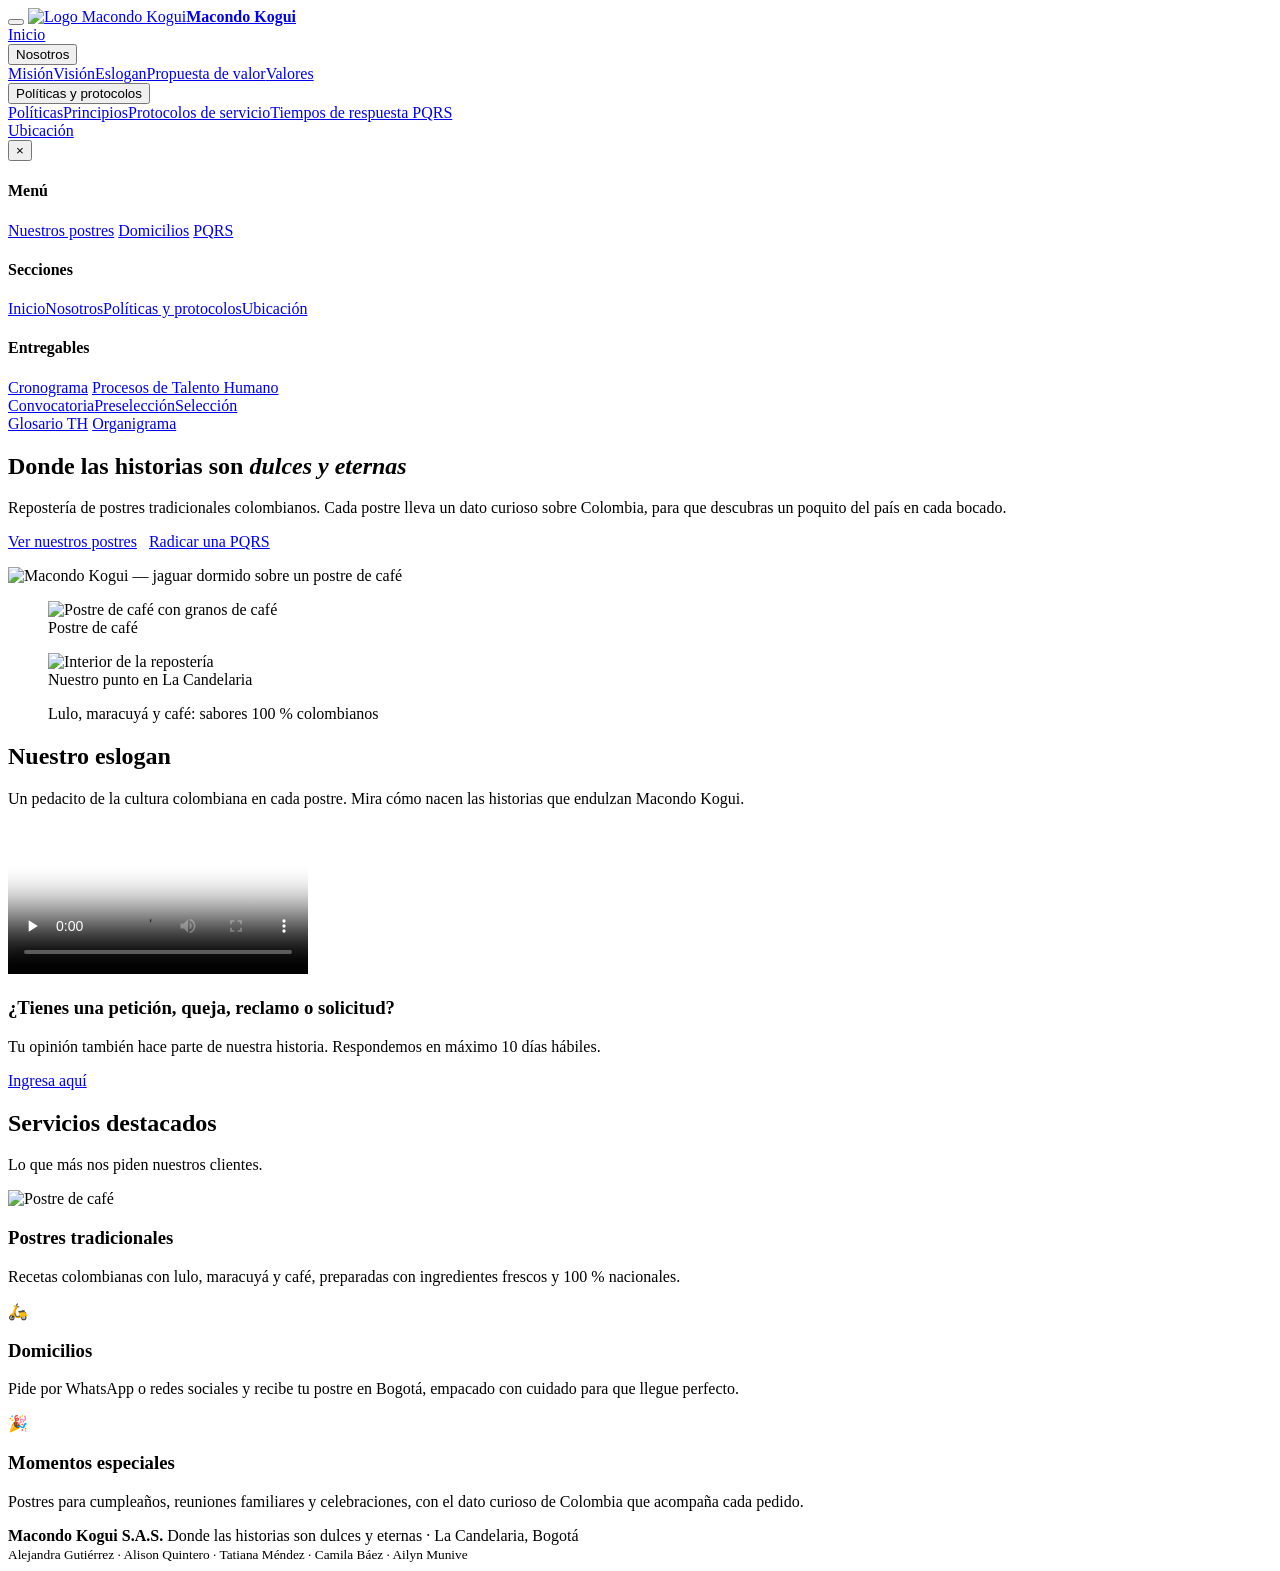
==== index.html @ 48aa454b "Add files via upload creación" ====
<!DOCTYPE html>
<html lang="es">
<head>
<meta charset="UTF-8">
<meta name="viewport" content="width=device-width, initial-scale=1">
<title>Inicio · Macondo Kogui</title>
<link rel="preconnect" href="https://fonts.googleapis.com">
<link href="https://fonts.googleapis.com/css2?family=Fraunces:opsz,wght,SOFT@9..144,400;9..144,600;9..144,700,100&family=Karla:wght@400;500;600&display=swap" rel="stylesheet">
<link rel="stylesheet" href="css/estilos.css">
</head>
<body>

<header>
  <div class="wrap bar">
    <button class="burger" id="openMenu" aria-label="Abrir menú" aria-controls="drawer" aria-expanded="false"><span></span><span></span><span></span></button>
    <a class="brand" href="#inicio"><img src="img/logo.png" alt="Logo Macondo Kogui"><b>Macondo Kogui</b></a>
    <nav class="main" aria-label="Principal">
      <div><a aria-current="page" href="#inicio">Inicio</a></div>
      <div>
        <button aria-haspopup="true" aria-expanded="false">Nosotros <i class="chev"></i></button>
        <div class="dd">
          <a href="nosotros.html#mision">Misión</a><a href="nosotros.html#vision">Visión</a><a href="nosotros.html#eslogan">Eslogan</a><a href="nosotros.html#propuesta">Propuesta de valor</a><a href="nosotros.html#valores">Valores</a>
        </div>
      </div>
      <div>
        <button aria-haspopup="true" aria-expanded="false">Políticas y protocolos <i class="chev"></i></button>
        <div class="dd">
          <a href="politicas.html">Políticas</a><a href="politicas.html#principios">Principios</a><a href="politicas.html#protocolos">Protocolos de servicio</a><a href="politicas.html#tiempos">Tiempos de respuesta PQRS</a>
        </div>
      </div>
      <div><a href="ubicacion.html">Ubicación</a></div>
    </nav>
  </div>
</header>

<div class="scrim" id="scrim"></div>
<aside class="drawer" id="drawer" aria-label="Menú lateral">
  <button class="close" id="closeMenu" aria-label="Cerrar menú">×</button>
  <h4>Menú</h4>
  <a href="#servicios">Nuestros postres</a>
  <a href="#domicilios">Domicilios</a>
  <a href="pqrs.html">PQRS</a>
  <div class="only-mobile">
    <h4>Secciones</h4>
    <a href="#inicio">Inicio</a><a href="nosotros.html">Nosotros</a><a href="politicas.html">Políticas y protocolos</a><a href="ubicacion.html">Ubicación</a>
  </div>
  <h4>Entregables</h4>
  <a href="entregables.html#cronograma">Cronograma</a>
  <a href="entregables.html#procesos-th">Procesos de Talento Humano</a>
  <div class="sub"><a href="entregables.html#th-convocatoria">Convocatoria</a><a href="entregables.html#th-preseleccion">Preselección</a><a href="entregables.html#th-seleccion">Selección</a></div>
  <a href="entregables.html#glosario">Glosario TH</a>
  <a href="entregables.html#organigrama">Organigrama</a>
</aside>

<main>
<section id="inicio">
  <div class="wrap">
    <div class="hero">
      <div>
        <h1>Donde las historias son <em>dulces y eternas</em></h1>
        <p class="lead">Repostería de postres tradicionales colombianos. Cada postre lleva un dato curioso sobre Colombia, para que descubras un poquito del país en cada bocado.</p>
        <p><a class="btn" href="#servicios">Ver nuestros postres</a> &nbsp; <a class="btn ghost" href="pqrs.html">Radicar una PQRS</a></p>
      </div>
      <img class="logo-big" src="img/logo.png" alt="Macondo Kogui — jaguar dormido sobre un postre de café">
    </div>

    <div class="gallery">
      <figure><img src="img/postre-cafe.jpg" alt="Postre de café con granos de café"><figcaption>Postre de café</figcaption></figure>
      <figure><img src="img/local.jpg" alt="Interior de la repostería"><figcaption>Nuestro punto en La Candelaria</figcaption></figure>
      <figure><div class="ph">Lulo, maracuyá y café: sabores 100 % colombianos</div></figure>
    </div>
  </div>
</section>
<section id="video" style="border-top:0;padding-top:0">
  <div class="wrap">
    <div class="video">
      <div>
        <h2>Nuestro eslogan</h2>
        <p>Un pedacito de la cultura colombiana en cada postre. Mira cómo nacen las historias que endulzan Macondo Kogui.</p>
      </div>
      <video controls poster="img/postre-cafe.jpg" preload="none">
        <source src="video-eslogan.mp4" type="video/mp4">
        Tu navegador no reproduce video HTML5.
      </video>
    </div>

    <div class="cta">
      <div>
        <h3>¿Tienes una petición, queja, reclamo o solicitud?</h3>
        <p class="lead">Tu opinión también hace parte de nuestra historia. Respondemos en máximo 10 días hábiles.</p>
      </div>
      <a class="btn" href="pqrs.html">Ingresa aquí</a>
    </div>
  </div>
</section>
<section id="servicios">
  <div class="wrap">
    <h2>Servicios destacados</h2>
    <p class="lead">Lo que más nos piden nuestros clientes.</p>
    <div class="three">
      <div class="card">
        <img src="img/postre-cafe.jpg" alt="Postre de café">
        <div class="body"><h3>Postres tradicionales</h3><p>Recetas colombianas con lulo, maracuyá y café, preparadas con ingredientes frescos y 100 % nacionales.</p></div>
      </div>
      <div class="card" id="domicilios">
        <div class="thumb" aria-hidden="true">🛵</div>
        <div class="body"><h3>Domicilios</h3><p>Pide por WhatsApp o redes sociales y recibe tu postre en Bogotá, empacado con cuidado para que llegue perfecto.</p></div>
      </div>
      <div class="card">
        <div class="thumb" aria-hidden="true">🎉</div>
        <div class="body"><h3>Momentos especiales</h3><p>Postres para cumpleaños, reuniones familiares y celebraciones, con el dato curioso de Colombia que acompaña cada pedido.</p></div>
      </div>
    </div>
  </div>
</section>
</main>

<footer>
  <div class="wrap">
    <b>Macondo Kogui S.A.S.</b>
    Donde las historias son dulces y eternas · La Candelaria, Bogotá<br>
    <small>Alejandra Gutiérrez · Alison Quintero · Tatiana Méndez · Camila Báez · Ailyn Munive</small>
  </div>
</footer>

<script src="js/main.js"></script>
</body>
</html>
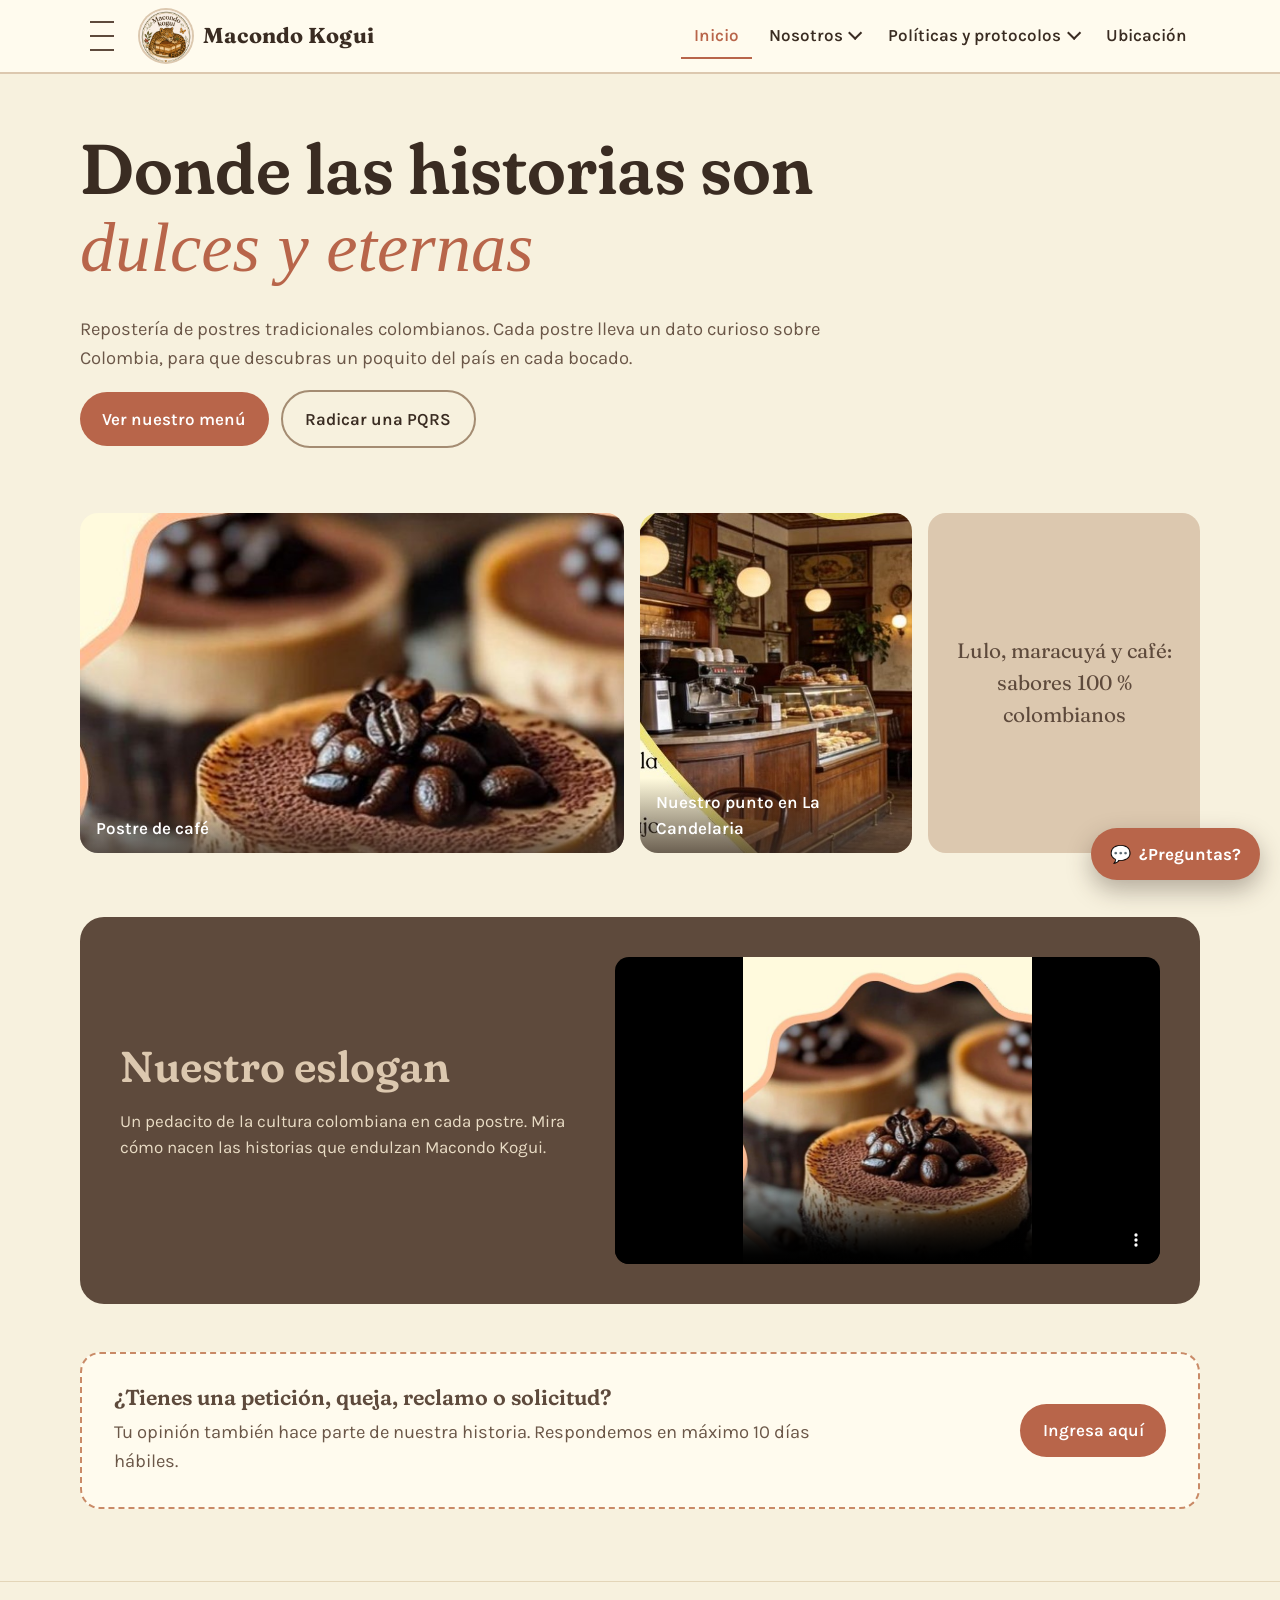
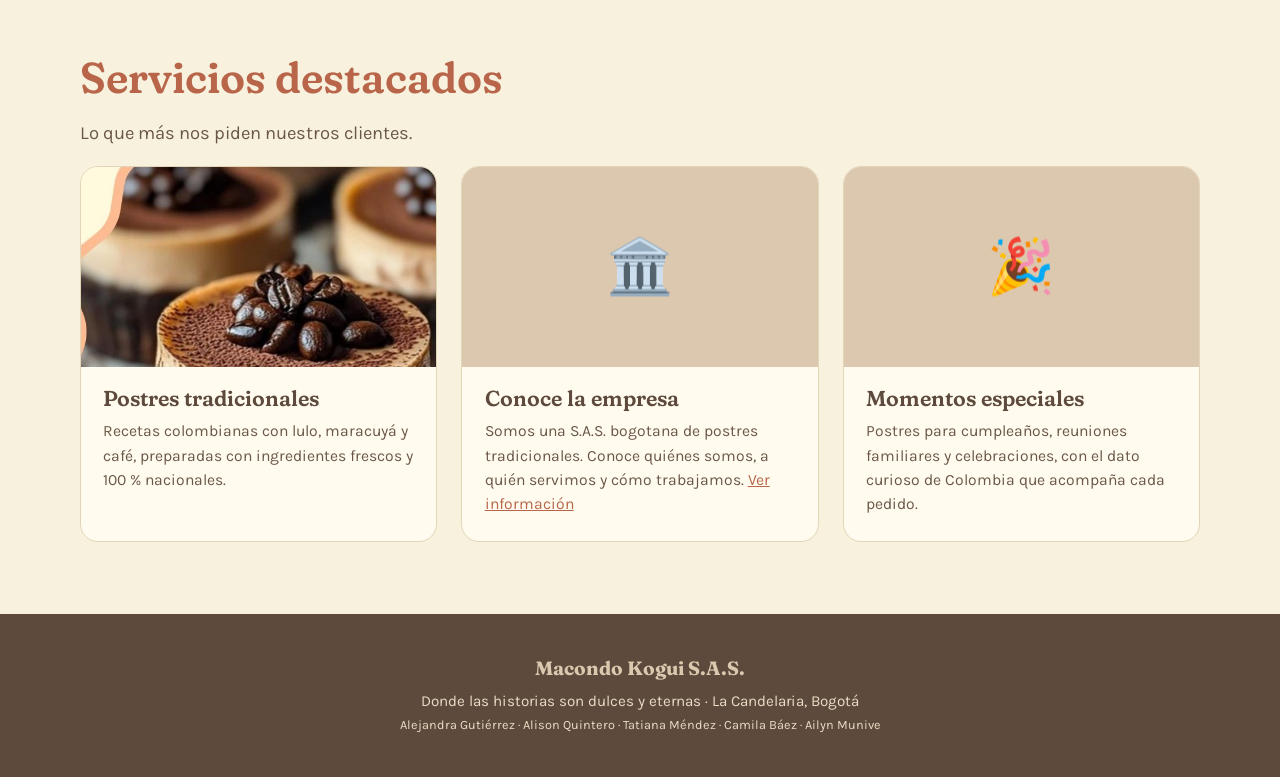
==== commit f95dc8a6: "Triángulo de servicio en Nosotros" ====
--- a/index.html
+++ b/index.html
@@ -6,6 +6,7 @@
 <title>Inicio · Macondo Kogui</title>
 <link rel="preconnect" href="https://fonts.googleapis.com">
 <link href="https://fonts.googleapis.com/css2?family=Fraunces:opsz,wght,SOFT@9..144,400;9..144,600;9..144,700,100&family=Karla:wght@400;500;600&display=swap" rel="stylesheet">
+<link rel="icon" type="image/png" href="img/favicon.png">
 <link rel="stylesheet" href="css/estilos.css">
 </head>
 <body>
@@ -19,7 +20,7 @@
       <div>
         <button aria-haspopup="true" aria-expanded="false">Nosotros <i class="chev"></i></button>
         <div class="dd">
-          <a href="nosotros.html#mision">Misión</a><a href="nosotros.html#vision">Visión</a><a href="nosotros.html#eslogan">Eslogan</a><a href="nosotros.html#propuesta">Propuesta de valor</a><a href="nosotros.html#valores">Valores</a>
+          <a href="nosotros.html#mision">Misión</a><a href="nosotros.html#vision">Visión</a><a href="nosotros.html#eslogan">Eslogan</a><a href="nosotros.html#propuesta">Propuesta de valor</a><a href="nosotros.html#valores">Valores</a><a href="nosotros.html#triangulo">Triángulo de servicio</a>
         </div>
       </div>
       <div>
@@ -37,8 +38,8 @@
 <aside class="drawer" id="drawer" aria-label="Menú lateral">
   <button class="close" id="closeMenu" aria-label="Cerrar menú">×</button>
   <h4>Menú</h4>
-  <a href="#servicios">Nuestros postres</a>
-  <a href="#domicilios">Domicilios</a>
+  <a href="menu.html">Nuestros postres</a>
+  <a href="empresa.html">Información de la empresa</a>
   <a href="pqrs.html">PQRS</a>
   <div class="only-mobile">
     <h4>Secciones</h4>
@@ -46,8 +47,9 @@
   </div>
   <h4>Entregables</h4>
   <a href="entregables.html#cronograma">Cronograma</a>
-  <a href="entregables.html#procesos-th">Procesos de Talento Humano</a>
-  <div class="sub"><a href="entregables.html#th-convocatoria">Convocatoria</a><a href="entregables.html#th-preseleccion">Preselección</a><a href="entregables.html#th-seleccion">Selección</a></div>
+  <a href="talento-humano.html">Apoyo a Talento Humano</a>
+  <a href="servicio-cliente.html">Servicio al cliente</a>
+  <a href="herramientas.html">Operar herramientas</a>
   <a href="entregables.html#glosario">Glosario TH</a>
   <a href="entregables.html#organigrama">Organigrama</a>
 </aside>
@@ -55,13 +57,12 @@
 <main>
 <section id="inicio">
   <div class="wrap">
-    <div class="hero">
+    <div class="hero hero-solo">
       <div>
         <h1>Donde las historias son <em>dulces y eternas</em></h1>
         <p class="lead">Repostería de postres tradicionales colombianos. Cada postre lleva un dato curioso sobre Colombia, para que descubras un poquito del país en cada bocado.</p>
-        <p><a class="btn" href="#servicios">Ver nuestros postres</a> &nbsp; <a class="btn ghost" href="pqrs.html">Radicar una PQRS</a></p>
+        <p><a class="btn" href="menu.html">Ver nuestro menú</a> &nbsp; <a class="btn ghost" href="pqrs.html">Radicar una PQRS</a></p>
       </div>
-      <img class="logo-big" src="img/logo.png" alt="Macondo Kogui — jaguar dormido sobre un postre de café">
     </div>
 
     <div class="gallery">
@@ -102,9 +103,9 @@
         <img src="img/postre-cafe.jpg" alt="Postre de café">
         <div class="body"><h3>Postres tradicionales</h3><p>Recetas colombianas con lulo, maracuyá y café, preparadas con ingredientes frescos y 100 % nacionales.</p></div>
       </div>
-      <div class="card" id="domicilios">
-        <div class="thumb" aria-hidden="true">🛵</div>
-        <div class="body"><h3>Domicilios</h3><p>Pide por WhatsApp o redes sociales y recibe tu postre en Bogotá, empacado con cuidado para que llegue perfecto.</p></div>
+      <div class="card">
+        <div class="thumb" aria-hidden="true">🏛️</div>
+        <div class="body"><h3>Conoce la empresa</h3><p>Somos una S.A.S. bogotana de postres tradicionales. Conoce quiénes somos, a quién servimos y cómo trabajamos. <a href="empresa.html">Ver información</a></p></div>
       </div>
       <div class="card">
         <div class="thumb" aria-hidden="true">🎉</div>
--- a/css/estilos.css
+++ b/css/estilos.css
@@ -0,0 +1,234 @@
+:root{
+    --sand:#DCC8AF; --clay:#C98A67; --terracota:#B8654A; --olive:#8C8F6E;
+    --taupe:#A48C72; --umber:#5E4A3C; --cream:#F7F1DE; --paper:#FFFBEE;
+    --ink:#3A2C22; --ink-soft:#6B5748; --line:#E3D5B8;
+    --bg:var(--cream); --surface:var(--paper);
+  }
+  @media (prefers-color-scheme: dark){
+    :root:not([data-theme="light"]){
+      --bg:#2A211B; --surface:#33291F; --ink:#F1E8D3; --ink-soft:#CDBBA2; --line:#4A3B2F; --cream:#2A211B; --paper:#33291F;
+    }
+  }
+  :root[data-theme="dark"]{
+    --bg:#2A211B; --surface:#33291F; --ink:#F1E8D3; --ink-soft:#CDBBA2; --line:#4A3B2F; --cream:#2A211B; --paper:#33291F;
+  }
+  *{box-sizing:border-box}
+  html{scroll-behavior:smooth}
+  body{margin:0;background:var(--bg);color:var(--ink);font-family:Karla,"Segoe UI",Arial,sans-serif;font-size:17px;line-height:1.55}
+  h1,h2,h3,.display{font-family:Fraunces,Georgia,"Times New Roman",serif;font-variation-settings:"SOFT" 100;line-height:1.1;margin:0 0 .4em}
+  h1{font-size:clamp(2.4rem,5.5vw,4.4rem);font-weight:600}
+  h2{font-size:clamp(1.9rem,3.4vw,2.7rem);font-weight:600;color:var(--terracota)}
+  h3{font-size:1.35rem;font-weight:600;color:var(--umber)}
+  p{margin:0 0 1em;max-width:68ch}
+  a{color:var(--terracota)}
+  img{max-width:100%;display:block}
+  .wrap{width:min(1120px,92vw);margin:0 auto}
+  section{padding:4.5rem 0} [id]{scroll-margin-top:96px}
+  section + section{border-top:1px solid var(--line)}
+  .lead{font-size:1.15rem;color:var(--ink-soft)}
+  .two{display:grid;grid-template-columns:1fr 1fr;gap:2.5rem 3rem;align-items:start}
+  .three{display:grid;grid-template-columns:repeat(3,1fr);gap:1.5rem}
+  @media (max-width:800px){.two,.three{grid-template-columns:1fr}}
+  :focus-visible{outline:3px solid var(--clay);outline-offset:3px;border-radius:4px}
+
+  /* ---------- header ---------- */
+  header{position:sticky;top:0;z-index:50;background:var(--surface);border-bottom:2px solid var(--sand)}
+  .bar{display:flex;align-items:center;gap:1rem;height:72px}
+  .burger{width:44px;height:44px;border:0;background:none;cursor:pointer;display:grid;place-items:center;border-radius:8px}
+  .burger span{display:block;width:24px;height:2px;background:var(--umber);margin:3px 0;transition:.25s}
+  .burger:hover{background:var(--sand)} .burger:hover span{background:#3A2C22}
+  .brand{display:flex;align-items:center;gap:.7rem;text-decoration:none;color:var(--ink)}
+  .brand img{width:52px;height:52px;object-fit:cover;border-radius:50%;box-shadow:0 0 0 2px var(--sand)}
+  .brand b{font-family:Fraunces,serif;font-weight:700;font-size:1.35rem;letter-spacing:.01em}
+  nav.main{margin-left:auto;display:flex;gap:.25rem}
+  nav.main>div{position:relative}
+  nav.main a,nav.main button{font:inherit;font-weight:600;color:var(--ink);text-decoration:none;padding:.55rem .8rem;border-radius:8px;border:0;background:none;cursor:pointer;display:inline-flex;align-items:center;gap:.35rem}
+  nav.main a:hover,nav.main button:hover,nav.main button[aria-expanded="true"]{background:var(--sand);color:#3A2C22}
+  nav.main .chev{width:10px;height:10px;border-right:2px solid currentColor;border-bottom:2px solid currentColor;transform:rotate(45deg) translateY(-3px)}
+  .dd{position:absolute;top:100%;left:0;min-width:220px;background:var(--surface);border:1px solid var(--line);border-radius:10px;padding:.4rem;display:none;box-shadow:0 12px 30px rgba(58,44,34,.15)}
+  nav.main .dd a{display:flex;width:100%;font-weight:500;padding:.55rem .8rem}
+  nav.main>div:hover .dd,nav.main>div:focus-within .dd,.dd.open{display:block}
+  @media (max-width:800px){nav.main{display:none}}
+
+  /* ---------- drawer ---------- */
+  .scrim{position:fixed;inset:0;background:rgba(40,28,20,.45);opacity:0;pointer-events:none;transition:.25s;z-index:60}
+  .drawer{position:fixed;top:0;left:0;bottom:0;width:min(320px,88vw);background:var(--surface);z-index:70;transform:translateX(-100%);transition:transform .28s ease;padding:1.25rem;overflow:auto;border-right:4px solid var(--clay)}
+  body.menu-open .scrim{opacity:1;pointer-events:auto}
+  body.menu-open .drawer{transform:none}
+  .drawer .close{float:right;border:0;background:none;font-size:1.6rem;cursor:pointer;color:var(--umber);line-height:1}
+  .drawer h4{font-family:Fraunces,serif;color:var(--terracota);margin:1.4rem 0 .4rem;font-size:1.05rem;padding-bottom:.3rem;border-bottom:1px solid var(--line)}
+  .drawer a{display:block;padding:.5rem .6rem;color:var(--ink);text-decoration:none;border-radius:6px;font-weight:500}
+  .drawer a:hover,.drawer a:focus-visible{background:var(--sand);color:#3A2C22}
+  .drawer .sub a{padding-left:1.4rem;font-weight:400;color:var(--ink-soft)}
+  .drawer .only-mobile{display:none}
+  @media (max-width:800px){.drawer .only-mobile{display:block}}
+
+  /* ---------- hero ---------- */
+  #inicio{padding:3.5rem 0 4rem;border-top:0}
+  .hero{display:grid;grid-template-columns:1.1fr .9fr;gap:3rem;align-items:center}
+  .hero h1 em{font-style:italic;font-weight:400;color:var(--terracota)}
+  .btn{display:inline-block;background:var(--terracota);color:#fff;text-decoration:none;font-weight:600;padding:.85rem 1.4rem;border-radius:999px;border:0;cursor:pointer;font:inherit;font-weight:600}
+  .btn:hover{background:var(--umber)}
+  .btn.ghost{background:none;color:var(--ink);border:2px solid var(--taupe)}
+  .btn.ghost:hover{background:var(--sand);color:#3A2C22}
+  @media (max-width:800px){.hero{grid-template-columns:1fr}}
+
+  .gallery{display:grid;grid-template-columns:2fr 1fr 1fr;gap:1rem;margin-top:3rem;height:340px}
+  .gallery figure{margin:0;border-radius:18px;overflow:hidden;position:relative;background:var(--sand)}
+  .gallery img{width:100%;height:100%;object-fit:cover}
+  .gallery figcaption{position:absolute;left:0;right:0;bottom:0;padding:.7rem 1rem;background:linear-gradient(transparent,rgba(58,44,34,.75));color:#fff;font-weight:600}
+  .gallery .ph{display:grid;place-items:center;height:100%;color:var(--umber);text-align:center;padding:1rem;font-family:Fraunces,serif;font-size:1.3rem}
+  @media (max-width:800px){.gallery{grid-template-columns:1fr 1fr;height:auto}.gallery figure{height:200px}.gallery figure:first-child{grid-column:1/-1;height:260px}}
+
+  /* ---------- video ---------- */
+  .video{background:var(--umber);color:#fff;border-radius:24px;padding:2.5rem;display:grid;grid-template-columns:1fr 1.2fr;gap:2.5rem;align-items:center}
+  .video h2{color:var(--sand)}
+  .video p{color:#E9DCC5}
+  .video video{width:100%;border-radius:14px;background:#000;aspect-ratio:16/9}
+  @media (max-width:800px){.video{grid-template-columns:1fr;padding:1.5rem}}
+
+  /* ---------- PQRS CTA ---------- */
+  .cta{margin-top:3rem;border:2px dashed var(--clay);border-radius:20px;padding:2rem;display:flex;flex-wrap:wrap;gap:1.5rem;align-items:center;justify-content:space-between;background:var(--surface)}
+  .cta p{margin:0}
+
+  /* ---------- cards ---------- */
+  .card{background:var(--surface);border:1px solid var(--line);border-radius:18px;overflow:hidden;display:flex;flex-direction:column}
+  .card img,.card .thumb{height:200px;width:100%;object-fit:cover}
+  .card .thumb{display:grid;place-items:center;font-size:3.4rem;background:var(--sand)}
+  .card .body{padding:1.25rem 1.4rem 1.5rem}
+  .card p{font-size:.98rem;color:var(--ink-soft);margin:0}
+
+  /* ---------- nosotros ---------- */
+  .quote{font-family:Fraunces,serif;font-size:clamp(1.6rem,3vw,2.3rem);font-style:italic;color:var(--terracota);border-left:5px solid var(--clay);padding:.4rem 0 .4rem 1.4rem;margin:2rem 0}
+  .values{display:grid;grid-template-columns:repeat(auto-fit,minmax(200px,1fr));gap:1rem;margin-top:1rem}
+  .values div{padding:1.2rem;border-radius:14px;color:#fff}
+  .values div:nth-child(1){background:var(--terracota)} .values div:nth-child(2){background:var(--olive)} .values div:nth-child(3){background:var(--clay)}
+  .values div:nth-child(4){background:var(--taupe)} .values div:nth-child(5){background:var(--umber)}
+  .values h3{color:#fff;margin-bottom:.3rem;font-size:1.15rem}
+  .values p{color:#fff;font-size:.95rem;margin:0;opacity:.92}
+
+  /* ---------- políticas ---------- */
+  ol.pol{padding-left:1.3rem;margin:0}
+  ol.pol li{margin-bottom:.55rem}
+  .proto{display:grid;grid-template-columns:repeat(auto-fit,minmax(240px,1fr));gap:1.2rem}
+  .proto article{background:var(--surface);border-top:5px solid var(--olive);border-radius:0 0 14px 14px;padding:1.2rem 1.3rem}
+  .proto article:nth-child(2){border-color:var(--clay)} .proto article:nth-child(3){border-color:var(--terracota)} .proto article:nth-child(4){border-color:var(--taupe)}
+  .proto p{font-size:.97rem;margin:0}
+  table{width:100%;border-collapse:collapse;margin-top:1rem;background:var(--surface);border-radius:12px;overflow:hidden}
+  th,td{padding:.75rem 1rem;text-align:left;border-bottom:1px solid var(--line);vertical-align:top}
+  th{background:var(--sand);color:var(--ink);font-family:Fraunces,serif}
+  :root[data-theme="dark"] th{color:#2A211B}
+  .scroll{overflow-x:auto}
+
+  /* ---------- PQRS form ---------- */
+  form{background:var(--surface);border:1px solid var(--line);border-radius:20px;padding:2rem;display:grid;grid-template-columns:1fr 1fr;gap:1.1rem}
+  form label{display:flex;flex-direction:column;gap:.35rem;font-weight:600;font-size:.95rem}
+  form .full{grid-column:1/-1}
+  input,select,textarea{font:inherit;padding:.7rem .9rem;border:1px solid var(--taupe);border-radius:10px;background:var(--bg);color:var(--ink)}
+  textarea{min-height:130px;resize:vertical}
+  .ok{grid-column:1/-1;background:#E8EBDD;color:#3F4A2A;padding:1rem 1.2rem;border-radius:12px;display:none}
+  .ok.show{display:block}
+  @media (max-width:640px){form{grid-template-columns:1fr;padding:1.3rem}}
+
+  /* ---------- ubicación ---------- */
+  .loc{display:grid;grid-template-columns:1fr 1fr;gap:2rem;align-items:stretch}
+  .map{border-radius:20px;background:var(--olive);color:#fff;padding:2rem;display:flex;flex-direction:column;justify-content:center;min-height:260px}
+  .map .display{font-size:2rem;color:#fff}
+  .map a{color:#fff}
+  dl{display:grid;grid-template-columns:auto 1fr;gap:.5rem 1.2rem;margin:0}
+  dt{font-weight:600;color:var(--umber)} dd{margin:0}
+  @media (max-width:800px){.loc{grid-template-columns:1fr}}
+
+  /* ---------- entregables ---------- */
+  .org{--w:2px;text-align:center}
+  .org .node{display:inline-block;background:var(--surface);border:2px solid var(--clay);border-radius:12px;padding:.6rem 1.1rem;font-weight:600;font-size:.95rem}
+  .org .root{background:var(--terracota);color:#fff;border-color:var(--terracota);font-family:Fraunces,serif;font-size:1.1rem}
+  .org .kids{display:flex;justify-content:center;gap:.8rem;flex-wrap:wrap;margin-top:2.2rem;position:relative}
+  .org .kids::before{content:"";position:absolute;top:-1.2rem;left:50%;width:var(--w);height:1.2rem;background:var(--taupe)}
+  .org .kids>div{position:relative;padding-top:1rem}
+  .org .kids>div::before{content:"";position:absolute;top:0;left:50%;width:var(--w);height:1rem;background:var(--taupe)}
+  .org .kids>div::after{content:"";position:absolute;top:0;left:-.4rem;right:-.4rem;height:var(--w);background:var(--taupe)}
+  .org .kids>div:first-child::after{left:50%} .org .kids>div:last-child::after{right:50%}
+  .org .sub{margin-top:1rem;position:relative;padding-top:1rem}
+  .org .sub::before{content:"";position:absolute;top:0;left:50%;width:var(--w);height:1rem;background:var(--taupe)}
+  .steps{display:grid;grid-template-columns:repeat(auto-fit,minmax(180px,1fr));gap:1rem;counter-reset:s}
+  .steps div{background:var(--surface);border:1px solid var(--line);border-radius:14px;padding:1.1rem;counter-increment:s;position:relative}
+  .steps div::before{content:counter(s);display:inline-grid;place-items:center;width:34px;height:34px;border-radius:50%;background:var(--olive);color:#fff;font-family:Fraunces,serif;font-weight:700;margin-bottom:.6rem}
+  .steps h3{font-size:1.1rem}
+  .steps p{font-size:.93rem;margin:0;color:var(--ink-soft)}
+  .note{font-size:.9rem;color:var(--ink-soft);background:var(--sand);color:#3A2C22;padding:.7rem 1rem;border-radius:10px;display:inline-block}
+  .gloss dt{font-family:Fraunces,serif;font-size:1.1rem}
+
+  footer{background:var(--umber);color:#E9DCC5;padding:2.5rem 0;text-align:center;font-size:.95rem}
+  footer b{font-family:Fraunces,serif;color:var(--sand);font-size:1.2rem;display:block;margin-bottom:.4rem}
+
+  @media (prefers-reduced-motion:reduce){*{transition:none!important;scroll-behavior:auto!important}}
+nav.main a[aria-current="page"]{color:var(--terracota);border-bottom:2px solid var(--terracota);border-radius:0}
+.hero-solo{grid-template-columns:1fr;max-width:760px}
+/* ---------- menú ---------- */
+.menu-grid{display:grid;grid-template-columns:minmax(260px,400px) 1fr;gap:3rem;align-items:start;margin-top:1.5rem}
+.menu-video{margin:0;position:sticky;top:96px}
+.menu-video video{display:block;width:100%;aspect-ratio:792/1122;object-fit:cover;border-radius:22px;background:var(--sand);box-shadow:0 18px 40px rgba(58,44,34,.25)}
+.menu-list h3{color:var(--terracota);margin-top:1.6rem}
+.menu-list h3:first-child{margin-top:0}
+.menu-list ul{list-style:none;padding:0;margin:0 0 .5rem;display:grid;grid-template-columns:repeat(auto-fill,minmax(190px,1fr));gap:.2rem 1.5rem}
+.menu-list li{padding:.45rem 0;border-bottom:1px dotted var(--line)}
+.drawer a[aria-current="page"]{background:var(--sand);color:#3A2C22}
+@media (max-width:800px){.menu-grid{grid-template-columns:1fr}.menu-video{position:static;width:min(340px,90%);margin:0 auto}}
+/* ---------- empresa ---------- */
+.ficha{display:grid;grid-template-columns:repeat(auto-fit,minmax(220px,1fr));gap:1rem;margin-top:2rem}
+.ficha div{background:var(--surface);border:1px solid var(--line);border-radius:14px;padding:1rem 1.2rem}
+.ficha dt{font-size:.85rem;color:var(--ink-soft);font-weight:600}
+.ficha dd{margin:.2rem 0 0;font-family:Fraunces,serif;font-size:1.15rem}
+/* ---------- chatbot ---------- */
+.chat-fab{position:fixed;right:20px;bottom:20px;z-index:80;display:flex;align-items:center;gap:.5rem;background:var(--terracota);color:#fff;border:0;border-radius:999px;padding:.8rem 1.2rem;font:inherit;font-weight:600;cursor:pointer;box-shadow:0 10px 25px rgba(58,44,34,.35)}
+.chat-fab:hover{background:var(--umber)}
+.chat-fab.off{display:none}
+.chat{padding:0;border-top:1px solid var(--line);position:fixed;right:20px;bottom:20px;z-index:85;width:min(370px,calc(100vw - 32px));height:min(540px,calc(100vh - 110px));background:var(--surface);border:1px solid var(--line);border-radius:20px;box-shadow:0 20px 50px rgba(40,28,20,.35);display:flex;flex-direction:column;overflow:hidden}
+.chat[hidden]{display:none}
+.chat-head{position:static;border:0;z-index:auto;display:flex;align-items:center;gap:.7rem;padding:.8rem 1rem;background:var(--umber);color:#fff}
+.chat-head img{width:40px;height:40px;border-radius:50%}
+.chat-head b{font-family:Fraunces,serif;font-size:1.1rem;display:block}
+.chat-head small{color:#E9DCC5}
+.chat-x{margin-left:auto;background:none;border:0;color:#fff;font-size:1.6rem;cursor:pointer;line-height:1}
+.chat-log{flex:1;overflow:auto;padding:1rem;display:flex;flex-direction:column;gap:.6rem}
+.chat-log .m{max-width:85%;padding:.6rem .85rem;border-radius:14px;font-size:.95rem;line-height:1.45}
+.chat-log .bot{background:var(--bg);border:1px solid var(--line);align-self:flex-start;border-bottom-left-radius:4px}
+.chat-log .yo{background:var(--terracota);color:#fff;align-self:flex-end;border-bottom-right-radius:4px}
+.chat-chips{display:flex;flex-wrap:wrap;gap:.4rem;padding:.2rem 1rem .6rem}
+.chat-chips button{font:inherit;font-size:.85rem;border:1px solid var(--taupe);background:none;color:var(--ink);border-radius:999px;padding:.3rem .75rem;cursor:pointer}
+.chat-chips button:hover{background:var(--sand);color:#3A2C22}
+.chat .chat-form{display:flex;grid-template-columns:none;gap:.5rem;padding:.7rem;border:0;border-top:1px solid var(--line);border-radius:0;background:none}
+.chat-form input{flex:1;min-width:0}
+.chat-form .btn{padding:.6rem 1rem}
+@media (max-width:640px){.chat-fab b{display:none}.chat-fab{padding:.9rem}}
+/* ---------- apoyo a talento humano ---------- */
+.th-grid{display:grid;grid-template-columns:minmax(280px,380px) 1fr;gap:2rem;align-items:start;margin-top:1.5rem}
+.docs{list-style:none;margin:0;padding:0;display:flex;flex-direction:column;gap:.6rem;position:sticky;top:96px;max-height:calc(100vh - 120px);overflow:auto;padding-right:.3rem}
+.doc{width:100%;display:grid;grid-template-columns:72px auto 1fr;gap:.8rem;align-items:center;text-align:left;font:inherit;color:var(--ink);background:var(--surface);border:1px solid var(--line);border-radius:14px;padding:.6rem;cursor:pointer}
+.doc:hover{border-color:var(--clay)}
+.doc.activo{border-color:var(--terracota);box-shadow:inset 4px 0 0 var(--terracota)}
+.doc img{width:72px;height:50px;object-fit:cover;border-radius:8px;background:var(--sand)}
+.doc-num{min-width:30px;height:30px;padding:0 .35rem;border-radius:999px;font-size:.9rem;display:grid;place-items:center;background:var(--olive);color:#fff;font-family:Fraunces,serif;font-weight:700}
+.doc.activo .doc-num{background:var(--terracota)}
+.doc-txt b{display:block;font-size:1rem}
+.doc-txt small{display:block;color:var(--ink-soft);font-size:.85rem;line-height:1.35}
+.doc-txt em{display:block;font-style:normal;font-size:.78rem;color:var(--ink-soft);margin-top:.2rem}
+.visor{background:var(--surface);border:1px solid var(--line);border-radius:18px;padding:1rem;scroll-margin-top:90px}
+.visor-bar{display:flex;flex-wrap:wrap;gap:.8rem;align-items:center;justify-content:space-between;margin-bottom:.8rem}
+.visor-bar h3{margin:0;color:var(--terracota)}
+.visor-acc{display:flex;gap:.5rem}
+.visor-acc .btn{padding:.55rem 1rem;font-size:.95rem}
+.visor-lienzo{background:var(--bg);border-radius:12px;min-height:320px;display:grid;place-items:center;overflow:hidden}
+.visor-lienzo canvas{display:block;border-radius:8px}
+.visor-lienzo iframe{width:100%;height:70vh;border:0}
+.visor-msg{color:var(--ink-soft);padding:2rem;text-align:center}
+.visor-nav{display:flex;align-items:center;justify-content:center;gap:1rem;margin-top:.8rem}
+.visor-nav .btn{padding:.5rem 1.1rem}
+.visor-nav .btn:disabled{opacity:.4;cursor:default}
+@media (max-width:900px){.th-grid{grid-template-columns:1fr}.docs{position:static;max-height:none;overflow:visible}}
+.doc.sin-num{grid-template-columns:72px 1fr}
+.triangulo{margin-top:3rem}
+.triangulo img{width:min(720px,100%);height:auto;border-radius:18px;box-shadow:0 14px 34px rgba(58,44,34,.18);margin-top:.5rem}
+@media (prefers-color-scheme: dark){:root:not([data-theme="light"]) h3{color:#E2CDB4}:root:not([data-theme="light"]) .values h3,:root:not([data-theme="light"]) .org h3{color:#fff}:root:not([data-theme="light"]) .menu-list h3,:root:not([data-theme="light"]) .visor-bar h3{color:var(--terracota)}}
+:root[data-theme="dark"] h3{color:#E2CDB4}:root[data-theme="dark"] .values h3{color:#fff}:root[data-theme="dark"] .menu-list h3,:root[data-theme="dark"] .visor-bar h3{color:var(--terracota)}
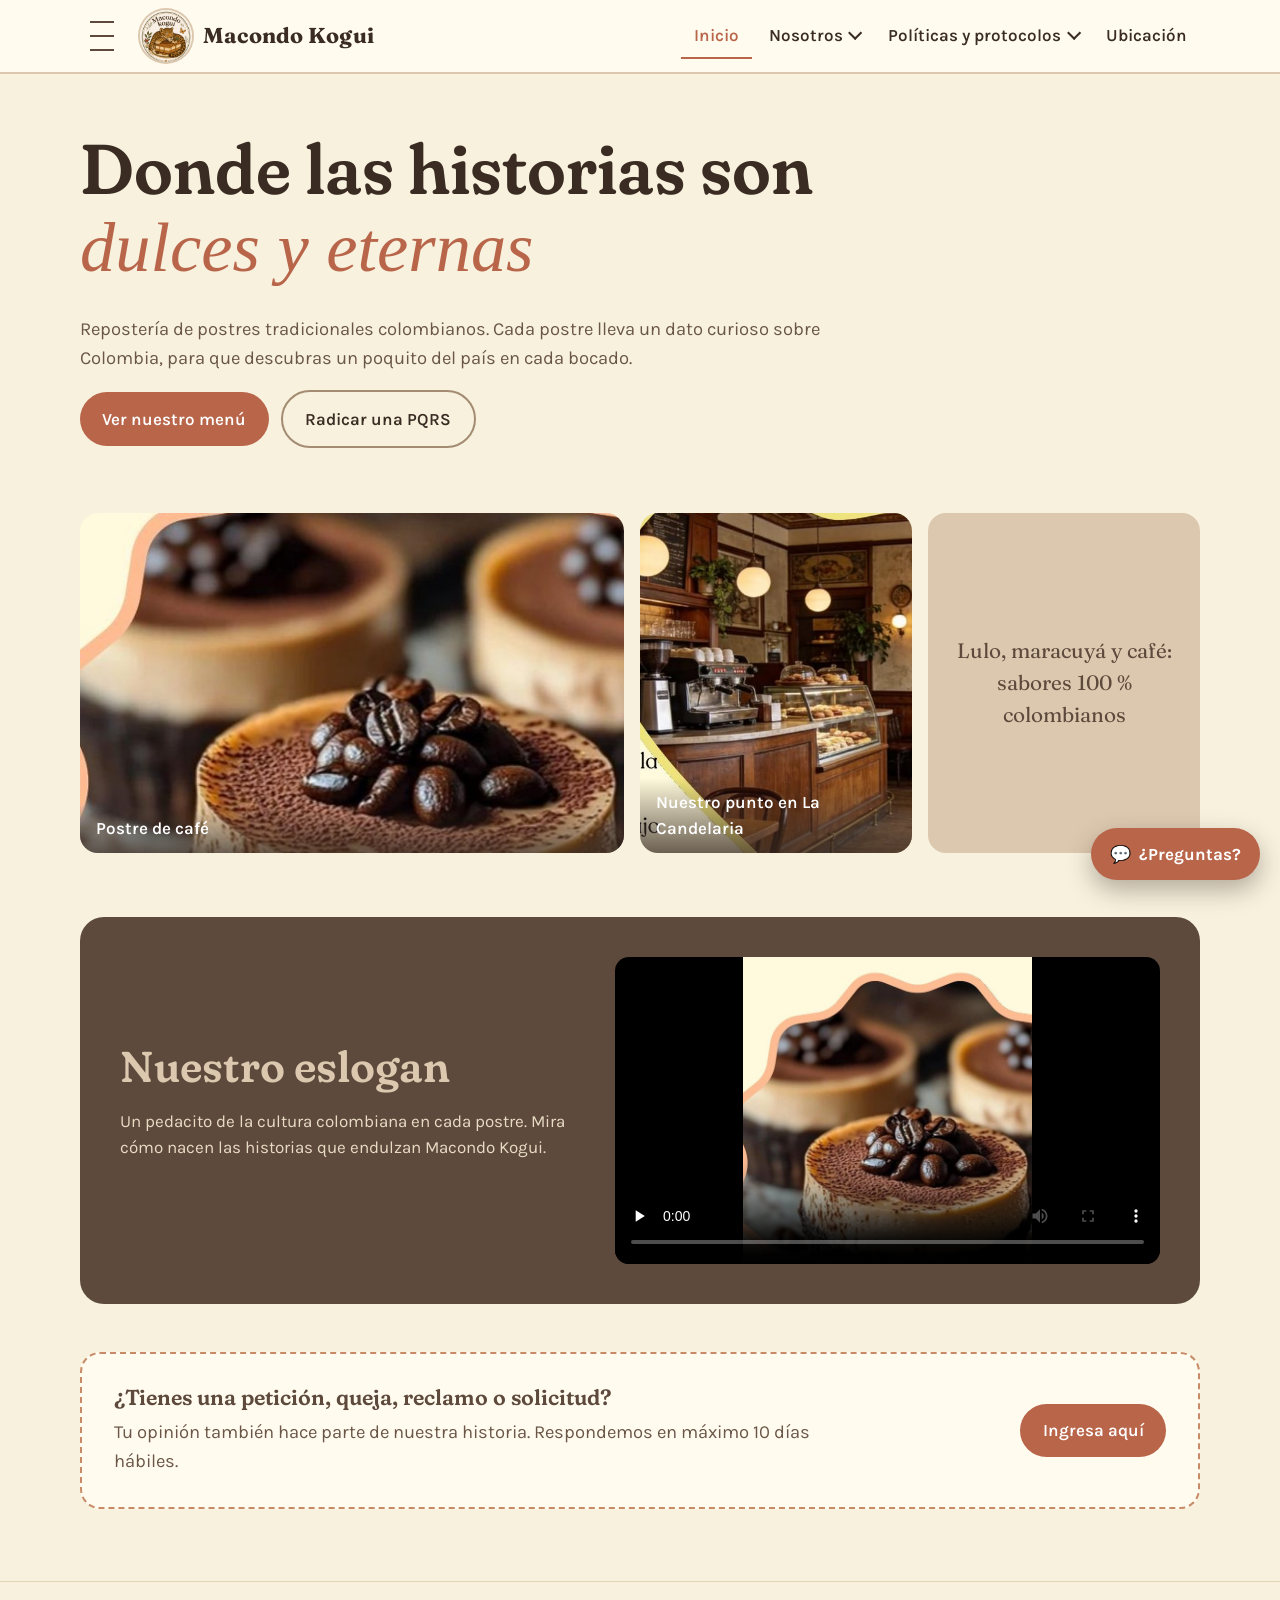
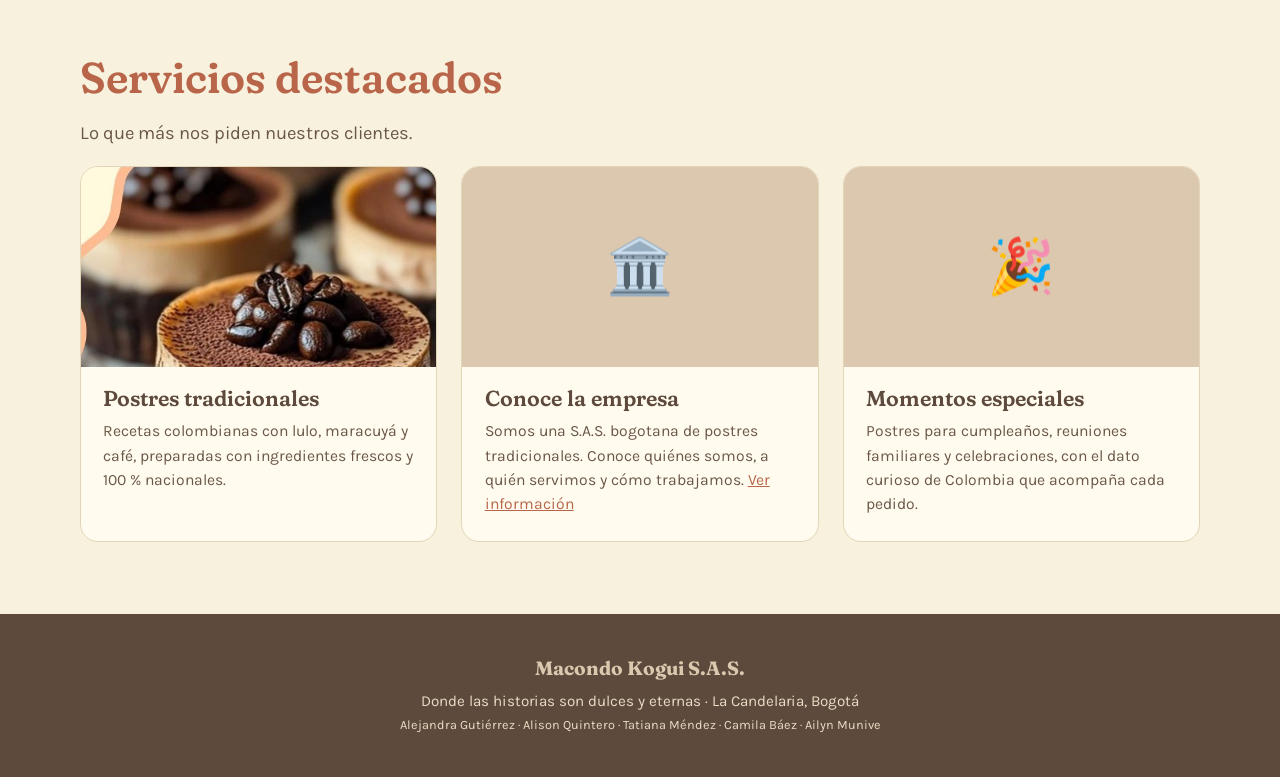
==== commit 290f9a96: "Fachada en Ubicación y Glosario TH" ====
--- a/index.html
+++ b/index.html
@@ -50,7 +50,7 @@
   <a href="talento-humano.html">Apoyo a Talento Humano</a>
   <a href="servicio-cliente.html">Servicio al cliente</a>
   <a href="herramientas.html">Operar herramientas</a>
-  <a href="entregables.html#glosario">Glosario TH</a>
+  <a href="glosario.html">Glosario TH</a>
   <a href="entregables.html#organigrama">Organigrama</a>
 </aside>
 
--- a/css/estilos.css
+++ b/css/estilos.css
@@ -116,7 +116,7 @@
   .proto p{font-size:.97rem;margin:0}
   table{width:100%;border-collapse:collapse;margin-top:1rem;background:var(--surface);border-radius:12px;overflow:hidden}
   th,td{padding:.75rem 1rem;text-align:left;border-bottom:1px solid var(--line);vertical-align:top}
-  th{background:var(--sand);color:var(--ink);font-family:Fraunces,serif}
+  th{background:var(--sand);color:#3A2C22;font-family:Fraunces,serif}
   :root[data-theme="dark"] th{color:#2A211B}
   .scroll{overflow-x:auto}
 
@@ -232,3 +232,16 @@
 .triangulo img{width:min(720px,100%);height:auto;border-radius:18px;box-shadow:0 14px 34px rgba(58,44,34,.18);margin-top:.5rem}
 @media (prefers-color-scheme: dark){:root:not([data-theme="light"]) h3{color:#E2CDB4}:root:not([data-theme="light"]) .values h3,:root:not([data-theme="light"]) .org h3{color:#fff}:root:not([data-theme="light"]) .menu-list h3,:root:not([data-theme="light"]) .visor-bar h3{color:var(--terracota)}}
 :root[data-theme="dark"] h3{color:#E2CDB4}:root[data-theme="dark"] .values h3{color:#fff}:root[data-theme="dark"] .menu-list h3,:root[data-theme="dark"] .visor-bar h3{color:var(--terracota)}
+/* ---------- políticas ---------- */
+.sub-h{color:var(--terracota);font-size:1.4rem;margin-top:2.5rem}
+#politicas h4,#principios h4,#tiempos h4{font-family:Fraunces,serif;font-size:1.15rem;margin:0 0 .5rem}
+ul.pol{padding-left:1.2rem;margin:0}
+ul.pol li{margin-bottom:.5rem}
+.nota{margin-top:1.5rem;padding:1rem 1.2rem;border-left:4px solid var(--olive);background:var(--surface);border-radius:0 12px 12px 0;max-width:none}
+.fuentes{margin-top:2.5rem;font-size:.92rem;color:var(--ink-soft)}
+.fuentes summary{cursor:pointer;font-weight:600;color:var(--ink)}
+@media (prefers-color-scheme: dark){:root:not([data-theme="light"]) .sub-h{color:var(--clay)}}
+:root[data-theme="dark"] .sub-h{color:var(--clay)}
+.fachada{margin:1rem 0 2.5rem}
+.fachada img{width:100%;height:auto;aspect-ratio:2752/1536;object-fit:cover;border-radius:20px;background:var(--sand);box-shadow:0 18px 40px rgba(58,44,34,.22)}
+.fachada figcaption{margin-top:.6rem;font-size:.92rem;color:var(--ink-soft)}
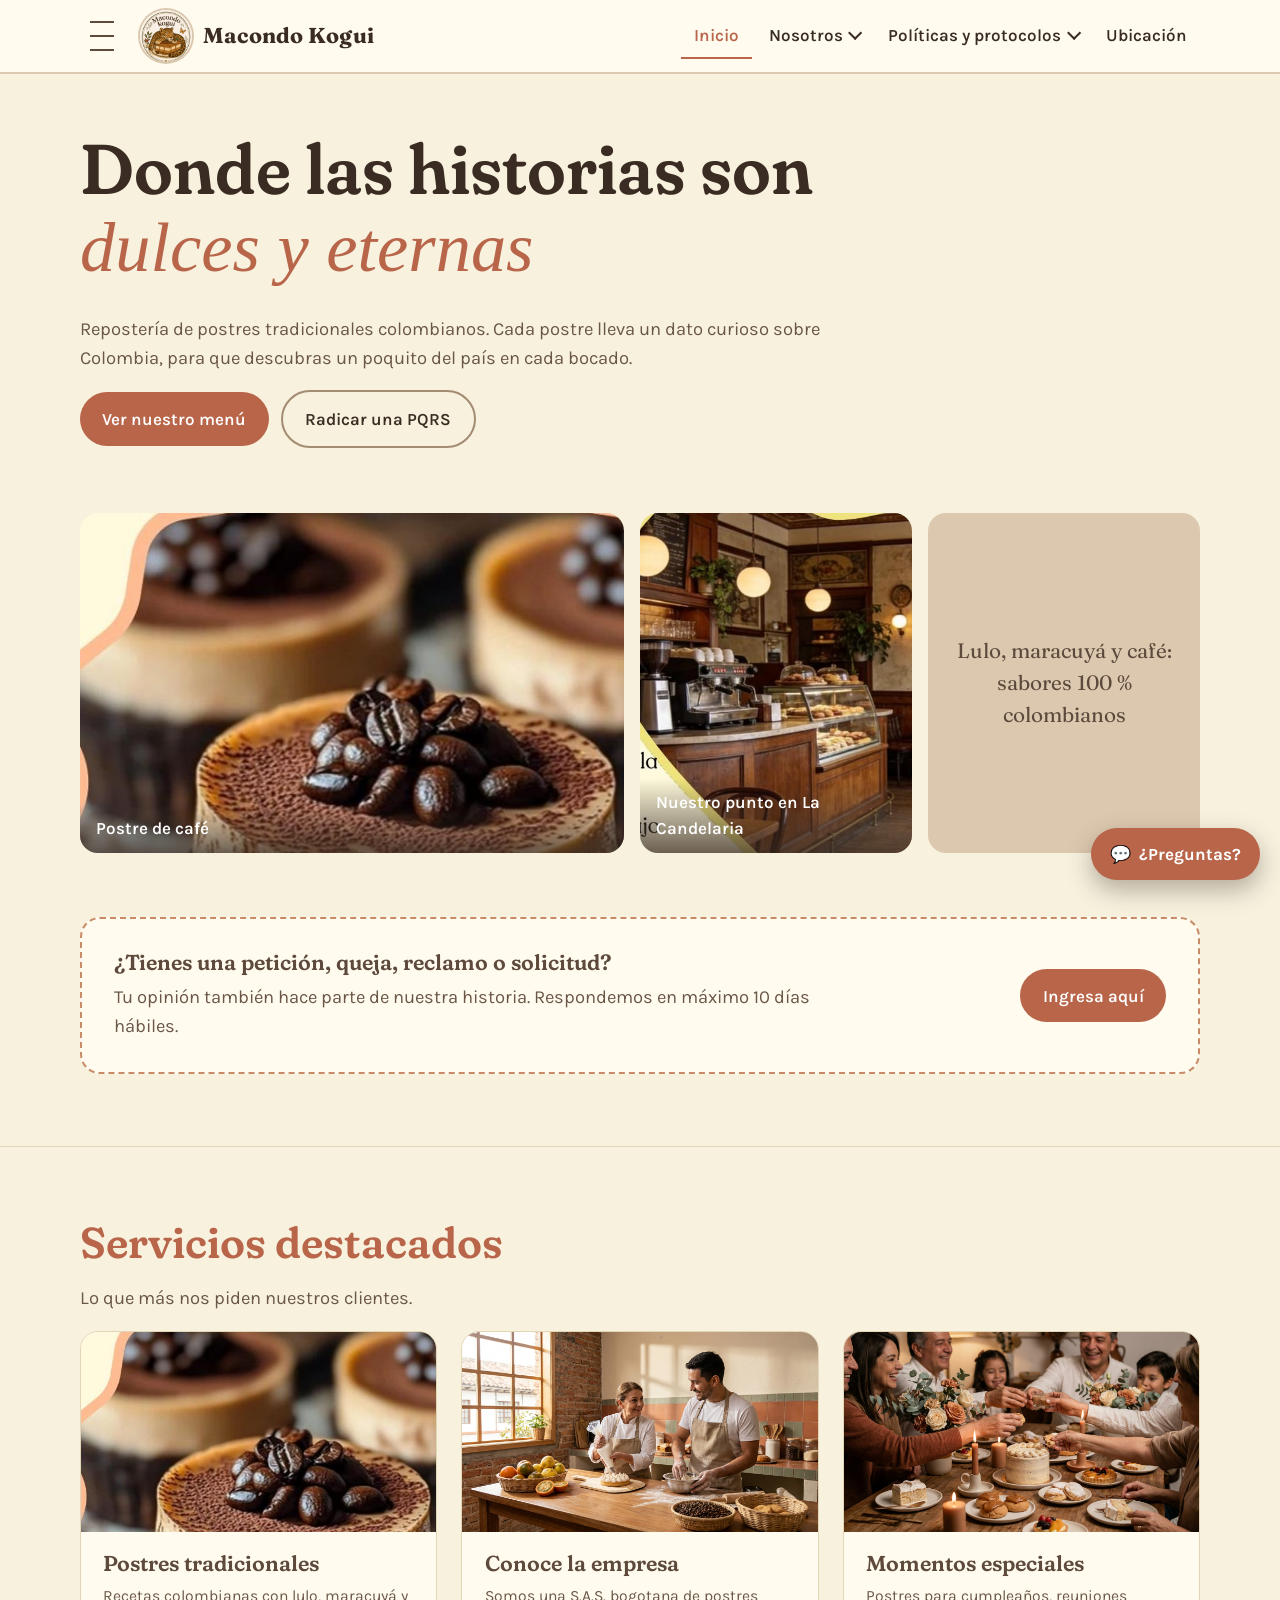
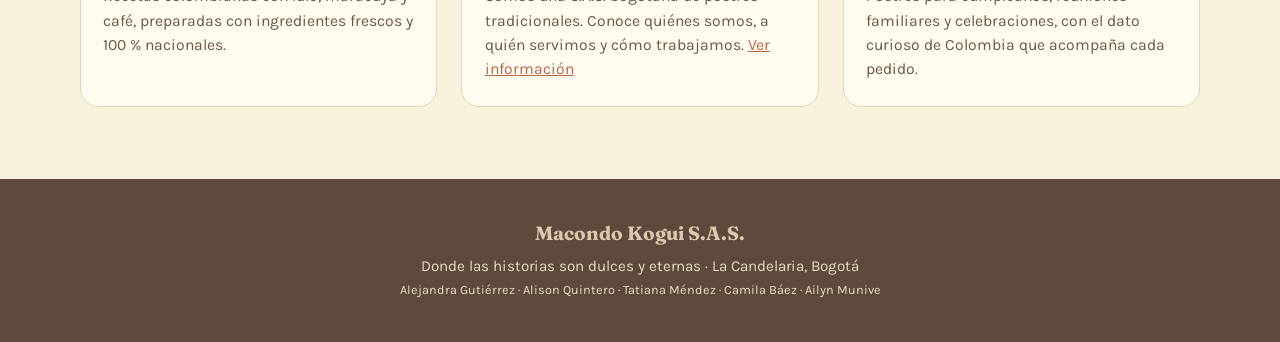
==== commit 3f1f56fb: "Imágenes en tarjetas y quitar organigrama" ====
--- a/index.html
+++ b/index.html
@@ -51,7 +51,6 @@
   <a href="servicio-cliente.html">Servicio al cliente</a>
   <a href="herramientas.html">Operar herramientas</a>
   <a href="glosario.html">Glosario TH</a>
-  <a href="entregables.html#organigrama">Organigrama</a>
 </aside>
 
 <main>
@@ -72,20 +71,10 @@
     </div>
   </div>
 </section>
-<section id="video" style="border-top:0;padding-top:0">
+<section id="pqrs-cta" style="border-top:0;padding-top:0">
   <div class="wrap">
-    <div class="video">
-      <div>
-        <h2>Nuestro eslogan</h2>
-        <p>Un pedacito de la cultura colombiana en cada postre. Mira cómo nacen las historias que endulzan Macondo Kogui.</p>
-      </div>
-      <video controls poster="img/postre-cafe.jpg" preload="none">
-        <source src="video-eslogan.mp4" type="video/mp4">
-        Tu navegador no reproduce video HTML5.
-      </video>
-    </div>
 
-    <div class="cta">
+    <div class="cta" style="margin-top:0">
       <div>
         <h3>¿Tienes una petición, queja, reclamo o solicitud?</h3>
         <p class="lead">Tu opinión también hace parte de nuestra historia. Respondemos en máximo 10 días hábiles.</p>
@@ -104,11 +93,11 @@
         <div class="body"><h3>Postres tradicionales</h3><p>Recetas colombianas con lulo, maracuyá y café, preparadas con ingredientes frescos y 100 % nacionales.</p></div>
       </div>
       <div class="card">
-        <div class="thumb" aria-hidden="true">🏛️</div>
+        <img src="img/Conoce_%20empresa.png" alt="Reposteros de Macondo Kogui preparando postres en la cocina con frutas y café colombianos" loading="lazy" width="1376" height="768">
         <div class="body"><h3>Conoce la empresa</h3><p>Somos una S.A.S. bogotana de postres tradicionales. Conoce quiénes somos, a quién servimos y cómo trabajamos. <a href="empresa.html">Ver información</a></p></div>
       </div>
       <div class="card">
-        <div class="thumb" aria-hidden="true">🎉</div>
+        <img src="img/Momentosespeciales.png" alt="Familia celebrando alrededor de una mesa con torta, velas y postres de Macondo Kogui" loading="lazy" width="1376" height="768">
         <div class="body"><h3>Momentos especiales</h3><p>Postres para cumpleaños, reuniones familiares y celebraciones, con el dato curioso de Colombia que acompaña cada pedido.</p></div>
       </div>
     </div>
@@ -125,5 +114,6 @@
 </footer>
 
 <script src="js/main.js"></script>
+<script src="js/sonido.js"></script>
 </body>
 </html>
--- a/css/estilos.css
+++ b/css/estilos.css
@@ -245,3 +245,7 @@
 .fachada{margin:1rem 0 2.5rem}
 .fachada img{width:100%;height:auto;aspect-ratio:2752/1536;object-fit:cover;border-radius:20px;background:var(--sand);box-shadow:0 18px 40px rgba(58,44,34,.22)}
 .fachada figcaption{margin-top:.6rem;font-size:.92rem;color:var(--ink-soft)}
+.visor-lienzo.paginas{display:block;height:min(78vh,900px);overflow:auto;padding:12px;place-items:initial}
+.visor-lienzo .pag{margin:0 auto 12px;background:#fff;border-radius:6px;box-shadow:0 2px 10px rgba(0,0,0,.15)}
+.visor-lienzo .pag:last-child{margin-bottom:0}
+.visor-lienzo .pag canvas{border-radius:6px}
